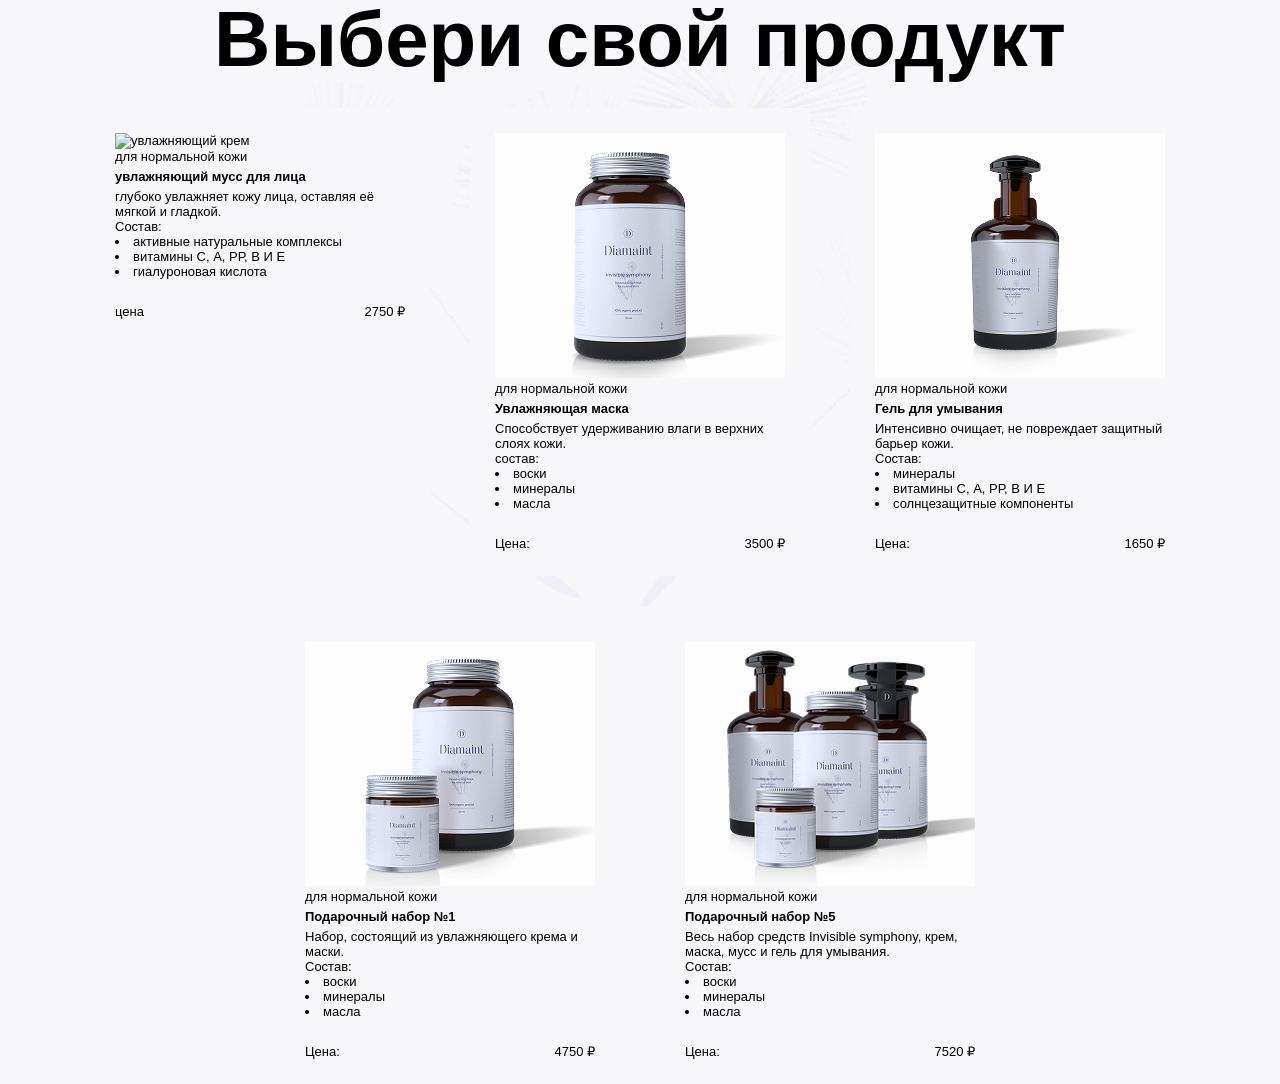
==== index.html @ 798d1d23 "flex" ====
<!doctype html>
<html lang="ru">
  <head>
    <meta charset="UTF-8" />
    <meta name="viewport" content="width=device-width, initial-scale=1.0" />
    <link rel="stylesheet" href="style.css" />
    <title>Products</title>
  </head>
  <body>
    <h1 class="title">Выбери свой продукт</h1>
    <div class="products">
      <div class="product-list">
        <img
          class="product-card"
          src="assets/Moisturizing-sponge.png"
          alt="увлажняющий крем"
          style="width: 290px"
        />
        <div class="product-header">
          <p>для нормальной кожи</p>
          <h4>увлажняющий мусс для лица</h4>
          <p>глубоко увлажняет кожу лица, оставляя её мягкой и гладкой.</p>
        </div>
        <ul class="product-compound">
          Cостав:
          <li>активные натуральные комплексы</li>
          <li>витамины С, А, РР, В И Е</li>
          <li>гиалуроновая кислота</li>
        </ul>
        <div class="product-price">
          <p>цена</p>
          <p>2750 &#x20BD;</p>
        </div>
      </div>

      <div class="product-list">
        <img
          class="product-card"
          src="assets/moisturizing-mask.png"
          alt="увлажняющая маска"
          style="width: 290px"
        />
        <div class="product-header">
          для нормальной кожи
          <h4>Увлажняющая маска</h4>
          <p>Способствует удерживанию влаги в верхних слоях кожи.</p>
        </div>
        <ul class="product-compound">
          cocтaв:
          <li>воски</li>
          <li>минералы</li>
          <li>масла</li>
        </ul>
        <div class="product-price">
          <p>Цена:</p>
          <p>3500 &#x20BD;</p>
        </div>
      </div>

      <div class="product-list">
        <img
          class="product-card"
          src="assets/moisturizing-mousse.png"
          alt="гель"
        />
        <div class="product-header">
          <p>для нормальной кожи</p>
          <h4>Гель для умывания</h4>
          <p>Интенсивно очищает, не повреждает защитный барьер кожи.</p>
        </div>
        <ul class="product-compound">
          Состав:
          <li>минералы</li>
          <li>витамины С, А, РР, В И Е</li>
          <li>солнцезащитные компоненты</li>
        </ul>
        <div class="product-price">
          <p>Цена:</p>
          <p>1650 &#x20BD;</p>
        </div>
      </div>

      <div class="product-list">
        <img
          class="product-card"
          src="assets/gift-set-number-1.png"
          alt="набор1"
        />
        <div class="product-header">
          <p>для нормальной кожи</p>
          <h4>Подарочный набор №1</h4>
          <p>Набор, состоящий из увлажняющего крема и маски.</p>
        </div>
        <ul class="product-compound">
          Cостав:
          <li>воски</li>
          <li>минералы</li>
          <li>масла</li>
        </ul>

        <div class="product-price">
          <p>Цена:</p>
          <p>4750 &#x20BD;</p>
        </div>
      </div>

      <div class="product-list">
        <img
          class="product-card"
          src="assets/gift-set-number-5.png"
          alt="набор5"
        />
        <div class="product-header">
          <p>для нормальной кожи</p>
          <h4>Подарочный набор №5</h4>
          <p>
            Весь набор средств Invisible symphony, крем, маска, мусс и гель для
            умывания.
          </p>
        </div>
        <ul class="product-compound">
          Состав:
          <li>воски</li>
          <li>минералы</li>
          <li>масла</li>
        </ul>
        <div class="product-price">
          <p>Цена:</p>
          <p>7520 &#x20BD;</p>
        </div>
      </div>
    </div>
  </body>
</html>
---- style.css ----
* {
  box-sizing: border-box;
  margin: 0;
  padding: 0;
}
.title {
  font-size: 78px;
  font-weight: 400px;
  line-height: 78px;
  margin: 0px;
  text-align: center;
  margin-bottom: 30px;
}
body {
  font-family: Arial, sans-serif;
  font-size: 13px;
  background-color: #f7f7fa;
  background-image: url("assets/bg\ 1.png");
  background-repeat: no-repeat;
  background-position: top center;
}

.products {
  width: 1110px;
  margin: 0 auto;
  display: flex;
  flex-wrap: wrap;
  list-style-type: none;
  justify-content: center;
  gap: 40px;
}

.product-list {
  height: auto;
  width: 340px;
  padding: 25px;
  background-color: #f7f7fa;
}
.product-compound {
  padding-left: 0px;
  margin-left: 0px;
  list-style-position: inside;
  margin-bottom: 25px;
}
.product-header {
  display: flex;
  flex-direction: column;
  gap: 5px;
}

.product-price {
  display: flex;
  justify-content: space-between;
}
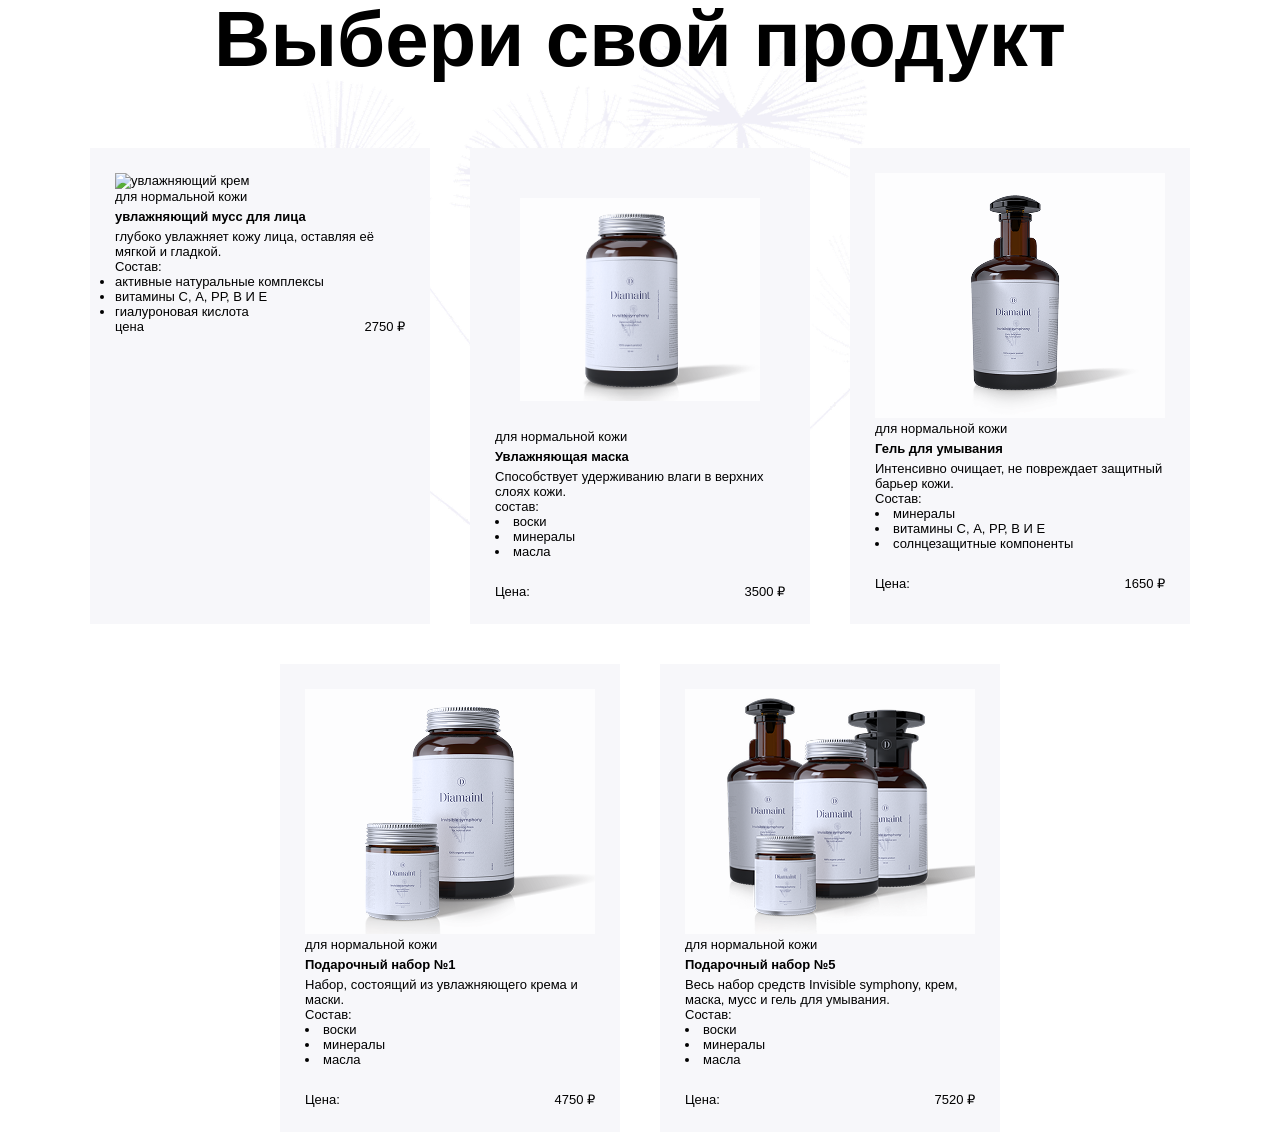
==== commit cbf021b7: "image" ====
--- a/index.html
+++ b/index.html
@@ -7,128 +7,130 @@
     <title>Products</title>
   </head>
   <body>
-    <h1 class="title">Выбери свой продукт</h1>
-    <div class="products">
-      <div class="product-list">
-        <img
-          class="product-card"
-          src="assets/Moisturizing-sponge.png"
-          alt="увлажняющий крем"
-          style="width: 290px"
-        />
-        <div class="product-header">
-          <p>для нормальной кожи</p>
-          <h4>увлажняющий мусс для лица</h4>
-          <p>глубоко увлажняет кожу лица, оставляя её мягкой и гладкой.</p>
+    <main class="main">
+      <div class="container">
+        <h1 class="title">Выбери свой продукт</h1>
+        <div class="product-card">
+          <img
+            class="product-image"
+            src="assets/Moisturizing-sponge.png"
+            alt="увлажняющий крем"
+            style="width: 290px"
+          />
+          <div class="product-header">
+            <p>для нормальной кожи</p>
+            <h4>увлажняющий мусс для лица</h4>
+            <p>глубоко увлажняет кожу лица, оставляя её мягкой и гладкой.</p>
+          </div>
+          <ul class="product-compound_list">
+            Cостав:
+            <li>активные натуральные комплексы</li>
+            <li>витамины С, А, РР, В И Е</li>
+            <li>гиалуроновая кислота</li>
+          </ul>
+          <div class="product-price">
+            <p>цена</p>
+            <p>2750 &#x20BD;</p>
+          </div>
         </div>
-        <ul class="product-compound">
-          Cостав:
-          <li>активные натуральные комплексы</li>
-          <li>витамины С, А, РР, В И Е</li>
-          <li>гиалуроновая кислота</li>
-        </ul>
-        <div class="product-price">
-          <p>цена</p>
-          <p>2750 &#x20BD;</p>
+
+        <div class="product-card">
+          <img
+            class="product-card"
+            src="assets/moisturizing-mask.png"
+            alt="увлажняющая маска"
+            style="width: 290px"
+          />
+          <div class="product-header">
+            для нормальной кожи
+            <h4>Увлажняющая маска</h4>
+            <p>Способствует удерживанию влаги в верхних слоях кожи.</p>
+          </div>
+          <ul class="product-compound">
+            cocтaв:
+            <li>воски</li>
+            <li>минералы</li>
+            <li>масла</li>
+          </ul>
+          <div class="product-price">
+            <p>Цена:</p>
+            <p>3500 &#x20BD;</p>
+          </div>
+        </div>
+
+        <div class="product-card">
+          <img
+            class="product-image"
+            src="assets/moisturizing-mousse.png"
+            alt="гель"
+          />
+          <div class="product-header">
+            <p>для нормальной кожи</p>
+            <h4>Гель для умывания</h4>
+            <p>Интенсивно очищает, не повреждает защитный барьер кожи.</p>
+          </div>
+          <ul class="product-compound">
+            Состав:
+            <li>минералы</li>
+            <li>витамины С, А, РР, В И Е</li>
+            <li>солнцезащитные компоненты</li>
+          </ul>
+          <div class="product-price">
+            <p>Цена:</p>
+            <p>1650 &#x20BD;</p>
+          </div>
+        </div>
+
+        <div class="product-card">
+          <img
+            class="product-image"
+            src="assets/gift-set-number-1.png"
+            alt="набор1"
+          />
+          <div class="product-header">
+            <p>для нормальной кожи</p>
+            <h4>Подарочный набор №1</h4>
+            <p>Набор, состоящий из увлажняющего крема и маски.</p>
+          </div>
+          <ul class="product-compound">
+            Cостав:
+            <li>воски</li>
+            <li>минералы</li>
+            <li>масла</li>
+          </ul>
+
+          <div class="product-price">
+            <p>Цена:</p>
+            <p>4750 &#x20BD;</p>
+          </div>
+        </div>
+
+        <div class="product-card">
+          <img
+            class="product-image"
+            src="assets/gift-set-number-5.png"
+            alt="набор5"
+          />
+          <div class="product-header">
+            <p>для нормальной кожи</p>
+            <h4>Подарочный набор №5</h4>
+            <p>
+              Весь набор средств Invisible symphony, крем, маска, мусс и гель
+              для умывания.
+            </p>
+          </div>
+          <ul class="product-compound">
+            Состав:
+            <li>воски</li>
+            <li>минералы</li>
+            <li>масла</li>
+          </ul>
+          <div class="product-price">
+            <p>Цена:</p>
+            <p>7520 &#x20BD;</p>
+          </div>
         </div>
       </div>
-
-      <div class="product-list">
-        <img
-          class="product-card"
-          src="assets/moisturizing-mask.png"
-          alt="увлажняющая маска"
-          style="width: 290px"
-        />
-        <div class="product-header">
-          для нормальной кожи
-          <h4>Увлажняющая маска</h4>
-          <p>Способствует удерживанию влаги в верхних слоях кожи.</p>
-        </div>
-        <ul class="product-compound">
-          cocтaв:
-          <li>воски</li>
-          <li>минералы</li>
-          <li>масла</li>
-        </ul>
-        <div class="product-price">
-          <p>Цена:</p>
-          <p>3500 &#x20BD;</p>
-        </div>
-      </div>
-
-      <div class="product-list">
-        <img
-          class="product-card"
-          src="assets/moisturizing-mousse.png"
-          alt="гель"
-        />
-        <div class="product-header">
-          <p>для нормальной кожи</p>
-          <h4>Гель для умывания</h4>
-          <p>Интенсивно очищает, не повреждает защитный барьер кожи.</p>
-        </div>
-        <ul class="product-compound">
-          Состав:
-          <li>минералы</li>
-          <li>витамины С, А, РР, В И Е</li>
-          <li>солнцезащитные компоненты</li>
-        </ul>
-        <div class="product-price">
-          <p>Цена:</p>
-          <p>1650 &#x20BD;</p>
-        </div>
-      </div>
-
-      <div class="product-list">
-        <img
-          class="product-card"
-          src="assets/gift-set-number-1.png"
-          alt="набор1"
-        />
-        <div class="product-header">
-          <p>для нормальной кожи</p>
-          <h4>Подарочный набор №1</h4>
-          <p>Набор, состоящий из увлажняющего крема и маски.</p>
-        </div>
-        <ul class="product-compound">
-          Cостав:
-          <li>воски</li>
-          <li>минералы</li>
-          <li>масла</li>
-        </ul>
-
-        <div class="product-price">
-          <p>Цена:</p>
-          <p>4750 &#x20BD;</p>
-        </div>
-      </div>
-
-      <div class="product-list">
-        <img
-          class="product-card"
-          src="assets/gift-set-number-5.png"
-          alt="набор5"
-        />
-        <div class="product-header">
-          <p>для нормальной кожи</p>
-          <h4>Подарочный набор №5</h4>
-          <p>
-            Весь набор средств Invisible symphony, крем, маска, мусс и гель для
-            умывания.
-          </p>
-        </div>
-        <ul class="product-compound">
-          Состав:
-          <li>воски</li>
-          <li>минералы</li>
-          <li>масла</li>
-        </ul>
-        <div class="product-price">
-          <p>Цена:</p>
-          <p>7520 &#x20BD;</p>
-        </div>
-      </div>
-    </div>
+    </main>
   </body>
 </html>
--- a/style.css
+++ b/style.css
@@ -14,13 +14,12 @@
 body {
   font-family: Arial, sans-serif;
   font-size: 13px;
-  background-color: #f7f7fa;
-  background-image: url("assets/bg\ 1.png");
+  background-image: url("assets/bg.png");
   background-repeat: no-repeat;
   background-position: top center;
 }
 
-.products {
+.container {
   width: 1110px;
   margin: 0 auto;
   display: flex;
@@ -30,7 +29,7 @@
   gap: 40px;
 }
 
-.product-list {
+.product-card {
   height: auto;
   width: 340px;
   padding: 25px;
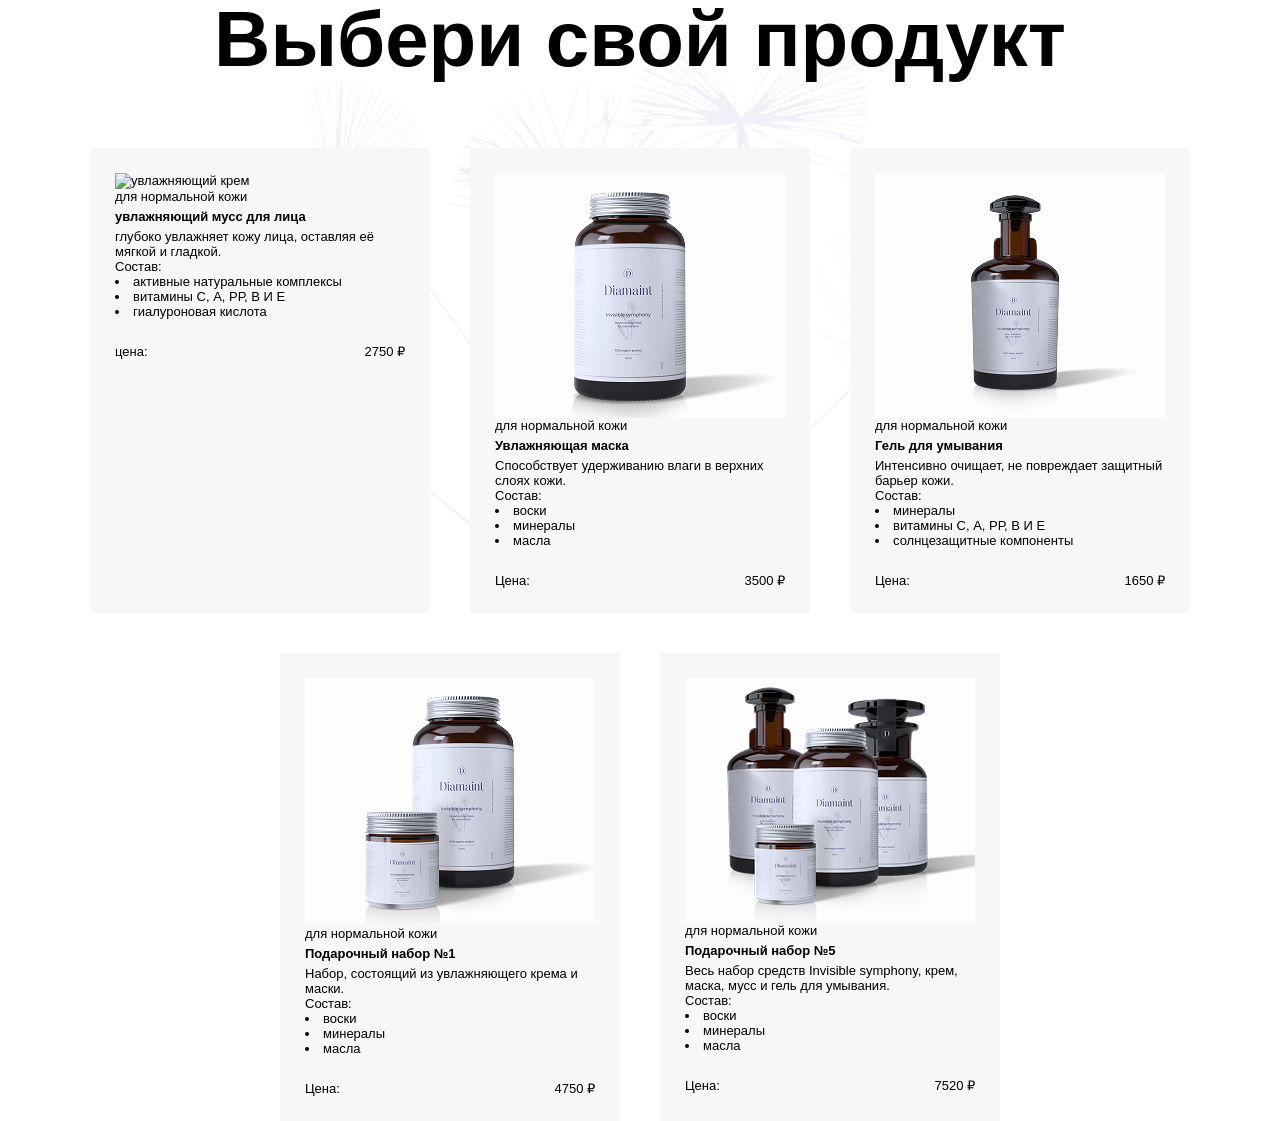
==== commit 23ab0514: "homework 5" ====
--- a/index.html
+++ b/index.html
@@ -10,108 +10,108 @@
     <main class="main">
       <div class="container">
         <h1 class="title">Выбери свой продукт</h1>
-        <div class="product-card">
-          <img
-            class="product-image"
+        <div class="container__card card">
+          <img  
+            class="product__image image"
             src="assets/Moisturizing-sponge.png"
             alt="увлажняющий крем"
             style="width: 290px"
           />
-          <div class="product-header">
+          <div class="product__header header">
             <p>для нормальной кожи</p>
             <h4>увлажняющий мусс для лица</h4>
             <p>глубоко увлажняет кожу лица, оставляя её мягкой и гладкой.</p>
           </div>
-          <ul class="product-compound_list">
+          <ul class="product__compound compound">
             Cостав:
             <li>активные натуральные комплексы</li>
             <li>витамины С, А, РР, В И Е</li>
             <li>гиалуроновая кислота</li>
           </ul>
-          <div class="product-price">
-            <p>цена</p>
+          <div class="product__price price">
+            <p>цена:</p>
             <p>2750 &#x20BD;</p>
           </div>
         </div>
 
-        <div class="product-card">
+        <div class="container__card card">
           <img
-            class="product-card"
+            class="product__image image"
             src="assets/moisturizing-mask.png"
             alt="увлажняющая маска"
             style="width: 290px"
           />
-          <div class="product-header">
+          <div class="product__header header">
             для нормальной кожи
             <h4>Увлажняющая маска</h4>
             <p>Способствует удерживанию влаги в верхних слоях кожи.</p>
           </div>
-          <ul class="product-compound">
-            cocтaв:
+          <ul class="product__compound compound">
+            Состав:
             <li>воски</li>
             <li>минералы</li>
             <li>масла</li>
           </ul>
-          <div class="product-price">
+          <div class="product__price price">
             <p>Цена:</p>
             <p>3500 &#x20BD;</p>
           </div>
         </div>
 
-        <div class="product-card">
+        <div class="container__card card">
           <img
-            class="product-image"
+            class="product__image image"
             src="assets/moisturizing-mousse.png"
             alt="гель"
           />
-          <div class="product-header">
+          <div class="product__header header">
             <p>для нормальной кожи</p>
             <h4>Гель для умывания</h4>
             <p>Интенсивно очищает, не повреждает защитный барьер кожи.</p>
           </div>
-          <ul class="product-compound">
+          <ul class="product__compound compound">
             Состав:
             <li>минералы</li>
             <li>витамины С, А, РР, В И Е</li>
             <li>солнцезащитные компоненты</li>
           </ul>
-          <div class="product-price">
+          <div class="product__price price">
             <p>Цена:</p>
             <p>1650 &#x20BD;</p>
           </div>
         </div>
 
-        <div class="product-card">
+        <div class="container__card card">
           <img
             class="product-image"
             src="assets/gift-set-number-1.png"
             alt="набор1"
           />
-          <div class="product-header">
+          <div class="product__header header">
             <p>для нормальной кожи</p>
             <h4>Подарочный набор №1</h4>
             <p>Набор, состоящий из увлажняющего крема и маски.</p>
           </div>
-          <ul class="product-compound">
-            Cостав:
+          <ul class="product__compound compound">
+            Состав:
             <li>воски</li>
             <li>минералы</li>
             <li>масла</li>
           </ul>
 
-          <div class="product-price">
+          <div class="product__price price">
             <p>Цена:</p>
             <p>4750 &#x20BD;</p>
           </div>
         </div>
 
-        <div class="product-card">
+        <div class="container__card card">
           <img
-            class="product-image"
+            class="product__image image"
             src="assets/gift-set-number-5.png"
             alt="набор5"
           />
-          <div class="product-header">
+          <div class="product__header header">
             <p>для нормальной кожи</p>
             <h4>Подарочный набор №5</h4>
             <p>
@@ -119,13 +119,13 @@
               для умывания.
             </p>
           </div>
-          <ul class="product-compound">
+          <ul class="product__compound compound">
             Состав:
             <li>воски</li>
             <li>минералы</li>
             <li>масла</li>
           </ul>
-          <div class="product-price">
+          <div class="product__price price">
             <p>Цена:</p>
             <p>7520 &#x20BD;</p>
           </div>
@@ -133,4 +133,4 @@
       </div>
     </main>
   </body>
-</html>
+</html>
--- a/style.css
+++ b/style.css
@@ -7,7 +7,7 @@
   font-size: 78px;
   font-weight: 400px;
   line-height: 78px;
-  margin: 0px;
+  margin: 0px;  
   text-align: center;
   margin-bottom: 30px;
 }
@@ -19,6 +19,18 @@
   background-position: top center;
 }
 
+.card {
+  height: auto;
+  padding: 25px;
+  background-color: #f7f7fa;
+}
+
+.product__image{
+  display: block;
+}
+.container__card {
+width: 340px;
+}
 .container {
   width: 1110px;
   margin: 0 auto;
@@ -29,25 +41,31 @@
   gap: 40px;
 }
 
-.product-card {
-  height: auto;
-  width: 340px;
-  padding: 25px;
-  background-color: #f7f7fa;
-}
-.product-compound {
+
+
+.product__compound {
   padding-left: 0px;
   margin-left: 0px;
-  list-style-position: inside;
   margin-bottom: 25px;
 }
-.product-header {
+.compound {
+  list-style-position: inside;
+
+}
+
+.product__header
+{background-color: #f7f7fa;}
+
+.header {
   display: flex;
   flex-direction: column;
   gap: 5px;
 }
 
-.product-price {
+.product__price {
   display: flex;
+
+}
+.price {
   justify-content: space-between;
-}
+}
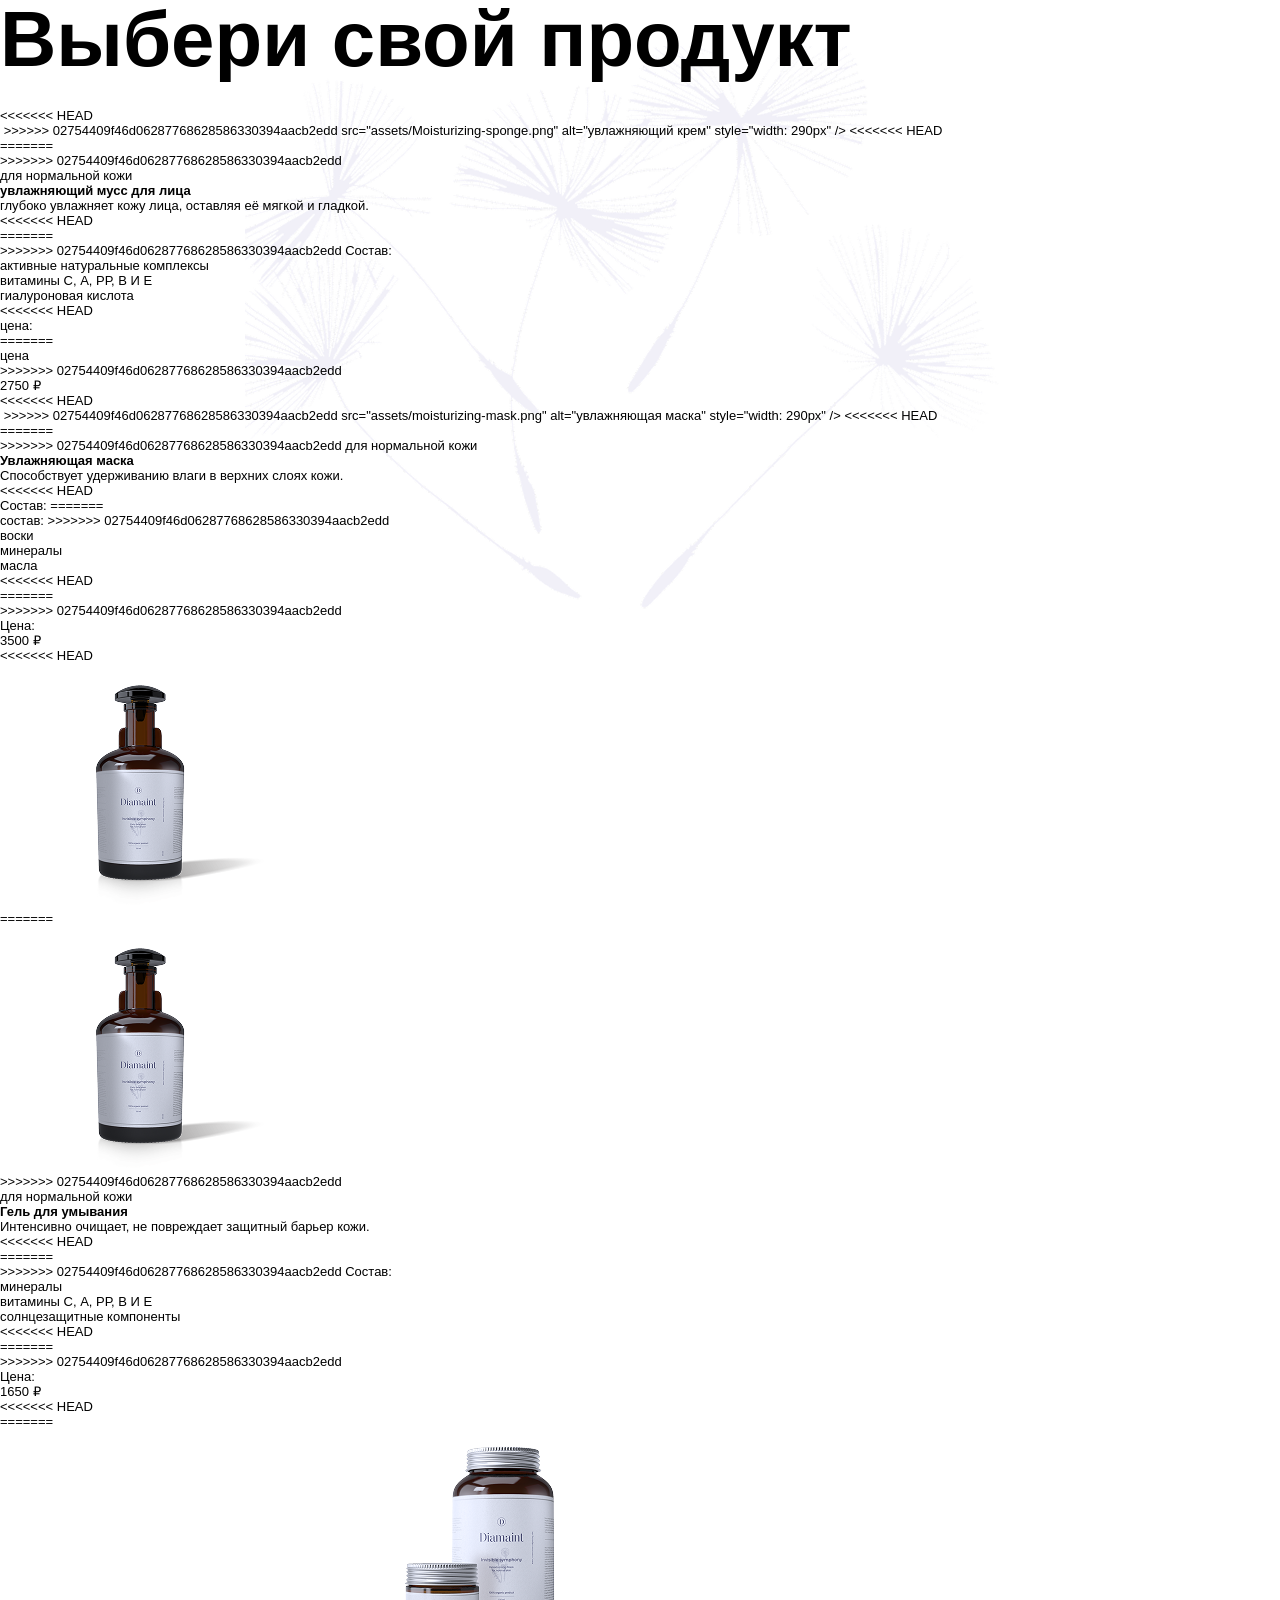
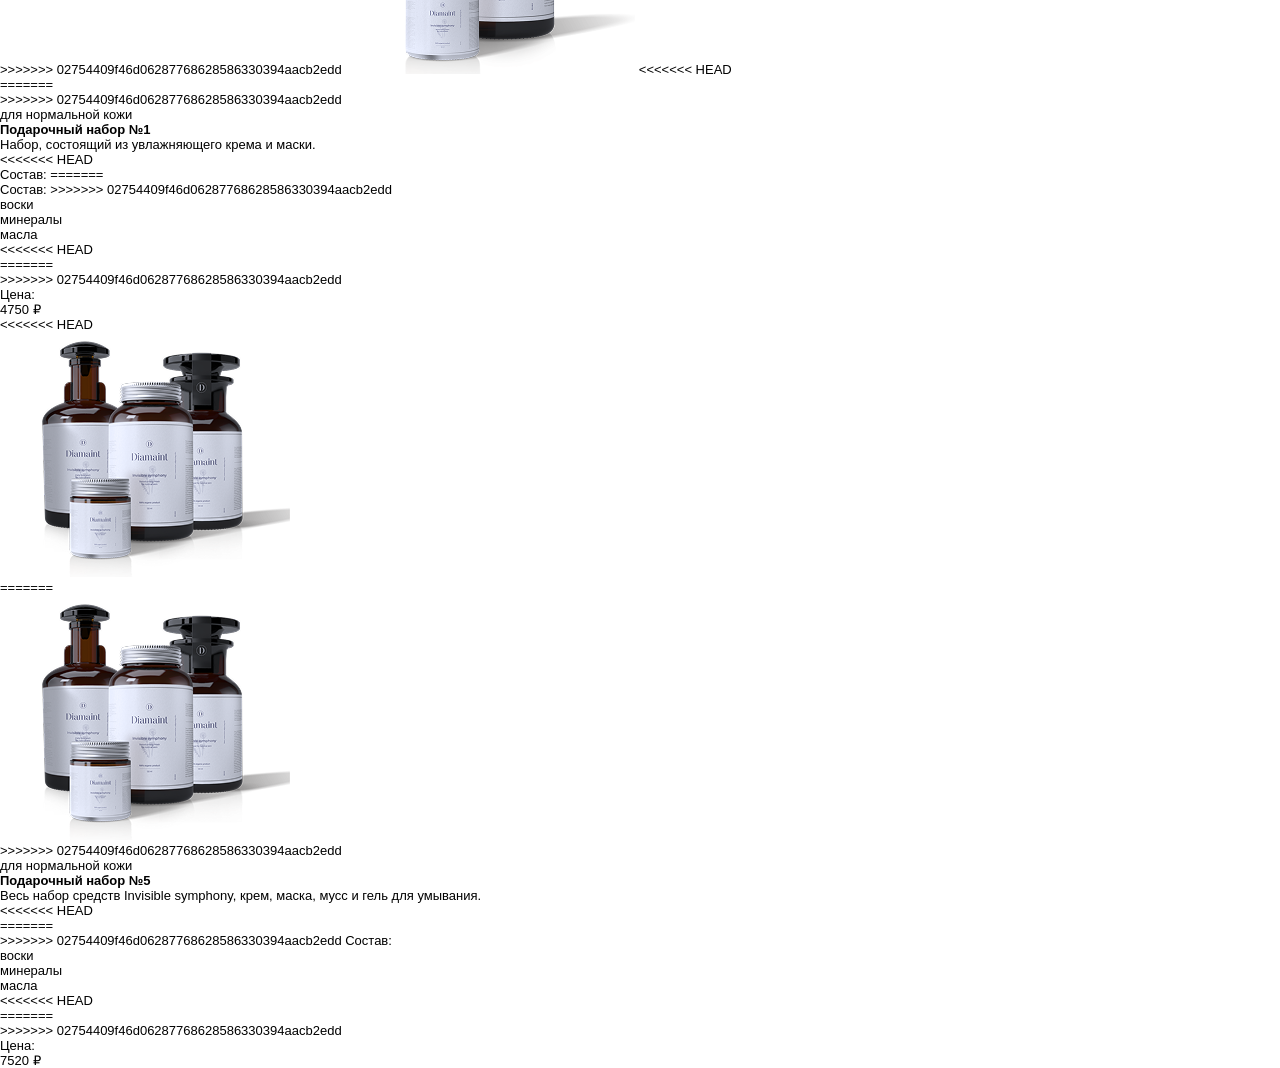
==== commit e604dbaf: "Merge branch 'main' of https://github.com/Yunusik/product-card" ====
--- a/index.html
+++ b/index.html
@@ -10,54 +10,93 @@
     <main class="main">
       <div class="container">
         <h1 class="title">Выбери свой продукт</h1>
+<<<<<<< HEAD
         <div class="container__card card">
           <img  
             class="product__image image"
+=======
+        <div class="product-card">
+          <img
+            class="product-image"
+>>>>>>> 02754409f46d06287768628586330394aacb2edd
             src="assets/Moisturizing-sponge.png"
             alt="увлажняющий крем"
             style="width: 290px"
           />
-          <div class="product__header header">
+<<<<<<< HEAD
+          <div class="product__header header">
+=======
+          <div class="product-header">
+>>>>>>> 02754409f46d06287768628586330394aacb2edd
             <p>для нормальной кожи</p>
             <h4>увлажняющий мусс для лица</h4>
             <p>глубоко увлажняет кожу лица, оставляя её мягкой и гладкой.</p>
           </div>
-          <ul class="product__compound compound">
+<<<<<<< HEAD
+          <ul class="product__compound compound">
+=======
+          <ul class="product-compound_list">
+>>>>>>> 02754409f46d06287768628586330394aacb2edd
             Cостав:
             <li>активные натуральные комплексы</li>
             <li>витамины С, А, РР, В И Е</li>
             <li>гиалуроновая кислота</li>
           </ul>
+<<<<<<< HEAD
           <div class="product__price price">
             <p>цена:</p>
+=======
+          <div class="product-price">
+            <p>цена</p>
+>>>>>>> 02754409f46d06287768628586330394aacb2edd
             <p>2750 &#x20BD;</p>
           </div>
         </div>
 
-        <div class="container__card card">
-          <img
-            class="product__image image"
+<<<<<<< HEAD
+        <div class="container__card card">
+          <img
+            class="product__image image"
+=======
+        <div class="product-card">
+          <img
+            class="product-card"
+>>>>>>> 02754409f46d06287768628586330394aacb2edd
             src="assets/moisturizing-mask.png"
             alt="увлажняющая маска"
             style="width: 290px"
           />
-          <div class="product__header header">
+<<<<<<< HEAD
+          <div class="product__header header">
+=======
+          <div class="product-header">
+>>>>>>> 02754409f46d06287768628586330394aacb2edd
             для нормальной кожи
             <h4>Увлажняющая маска</h4>
             <p>Способствует удерживанию влаги в верхних слоях кожи.</p>
           </div>
-          <ul class="product__compound compound">
-            Состав:
+<<<<<<< HEAD
+          <ul class="product__compound compound">
+            Состав:
+=======
+          <ul class="product-compound">
+            cocтaв:
+>>>>>>> 02754409f46d06287768628586330394aacb2edd
             <li>воски</li>
             <li>минералы</li>
             <li>масла</li>
           </ul>
-          <div class="product__price price">
+<<<<<<< HEAD
+          <div class="product__price price">
+=======
+          <div class="product-price">
+>>>>>>> 02754409f46d06287768628586330394aacb2edd
             <p>Цена:</p>
             <p>3500 &#x20BD;</p>
           </div>
         </div>
 
+<<<<<<< HEAD
         <div class="container__card card">
           <img
             class="product__image image"
@@ -65,46 +104,81 @@
             alt="гель"
           />
           <div class="product__header header">
+=======
+        <div class="product-card">
+          <img
+            class="product-image"
+            src="assets/moisturizing-mousse.png"
+            alt="гель"
+          />
+          <div class="product-header">
+>>>>>>> 02754409f46d06287768628586330394aacb2edd
             <p>для нормальной кожи</p>
             <h4>Гель для умывания</h4>
             <p>Интенсивно очищает, не повреждает защитный барьер кожи.</p>
           </div>
-          <ul class="product__compound compound">
+<<<<<<< HEAD
+          <ul class="product__compound compound">
+=======
+          <ul class="product-compound">
+>>>>>>> 02754409f46d06287768628586330394aacb2edd
             Состав:
             <li>минералы</li>
             <li>витамины С, А, РР, В И Е</li>
             <li>солнцезащитные компоненты</li>
           </ul>
-          <div class="product__price price">
+<<<<<<< HEAD
+          <div class="product__price price">
+=======
+          <div class="product-price">
+>>>>>>> 02754409f46d06287768628586330394aacb2edd
             <p>Цена:</p>
             <p>1650 &#x20BD;</p>
           </div>
         </div>
 
-        <div class="container__card card">
+<<<<<<< HEAD
+        <div class="container__card card">
+=======
+        <div class="product-card">
+>>>>>>> 02754409f46d06287768628586330394aacb2edd
           <img
             class="product-image"
             src="assets/gift-set-number-1.png"
             alt="набор1"
           />
-          <div class="product__header header">
+<<<<<<< HEAD
+          <div class="product__header header">
+=======
+          <div class="product-header">
+>>>>>>> 02754409f46d06287768628586330394aacb2edd
             <p>для нормальной кожи</p>
             <h4>Подарочный набор №1</h4>
             <p>Набор, состоящий из увлажняющего крема и маски.</p>
           </div>
-          <ul class="product__compound compound">
-            Состав:
+<<<<<<< HEAD
+          <ul class="product__compound compound">
+            Состав:
+=======
+          <ul class="product-compound">
+            Cостав:
+>>>>>>> 02754409f46d06287768628586330394aacb2edd
             <li>воски</li>
             <li>минералы</li>
             <li>масла</li>
           </ul>
 
-          <div class="product__price price">
+<<<<<<< HEAD
+          <div class="product__price price">
+=======
+          <div class="product-price">
+>>>>>>> 02754409f46d06287768628586330394aacb2edd
             <p>Цена:</p>
             <p>4750 &#x20BD;</p>
           </div>
         </div>
 
+<<<<<<< HEAD
         <div class="container__card card">
           <img
             class="product__image image"
@@ -112,6 +186,15 @@
             alt="набор5"
           />
           <div class="product__header header">
+=======
+        <div class="product-card">
+          <img
+            class="product-image"
+            src="assets/gift-set-number-5.png"
+            alt="набор5"
+          />
+          <div class="product-header">
+>>>>>>> 02754409f46d06287768628586330394aacb2edd
             <p>для нормальной кожи</p>
             <h4>Подарочный набор №5</h4>
             <p>
@@ -119,13 +202,21 @@
               для умывания.
             </p>
           </div>
-          <ul class="product__compound compound">
+<<<<<<< HEAD
+          <ul class="product__compound compound">
+=======
+          <ul class="product-compound">
+>>>>>>> 02754409f46d06287768628586330394aacb2edd
             Состав:
             <li>воски</li>
             <li>минералы</li>
             <li>масла</li>
           </ul>
-          <div class="product__price price">
+<<<<<<< HEAD
+          <div class="product__price price">
+=======
+          <div class="product-price">
+>>>>>>> 02754409f46d06287768628586330394aacb2edd
             <p>Цена:</p>
             <p>7520 &#x20BD;</p>
           </div>
--- a/style.css
+++ b/style.css
@@ -7,7 +7,11 @@
   font-size: 78px;
   font-weight: 400px;
   line-height: 78px;
+<<<<<<< HEAD
   margin: 0px;  
+=======
+  margin: 0px;
+>>>>>>> 02754409f46d06287768628586330394aacb2edd
   text-align: center;
   margin-bottom: 30px;
 }
@@ -19,7 +23,21 @@
   background-position: top center;
 }
 
+<<<<<<< HEAD
 .card {
+=======
+.container {
+  width: 1110px;
+  margin: 0 auto;
+  display: flex;
+  flex-wrap: wrap;
+  list-style-type: none;
+  justify-content: center;
+  gap: 40px;
+}
+
+.product-card {
+>>>>>>> 02754409f46d06287768628586330394aacb2edd
   height: auto;
   padding: 25px;
   background-color: #f7f7fa;
@@ -48,6 +66,7 @@
   margin-left: 0px;
   margin-bottom: 25px;
 }
+<<<<<<< HEAD
 .compound {
   list-style-position: inside;
 
@@ -57,6 +76,9 @@
 {background-color: #f7f7fa;}
 
 .header {
+=======
+.product-header {
+>>>>>>> 02754409f46d06287768628586330394aacb2edd
   display: flex;
   flex-direction: column;
   gap: 5px;
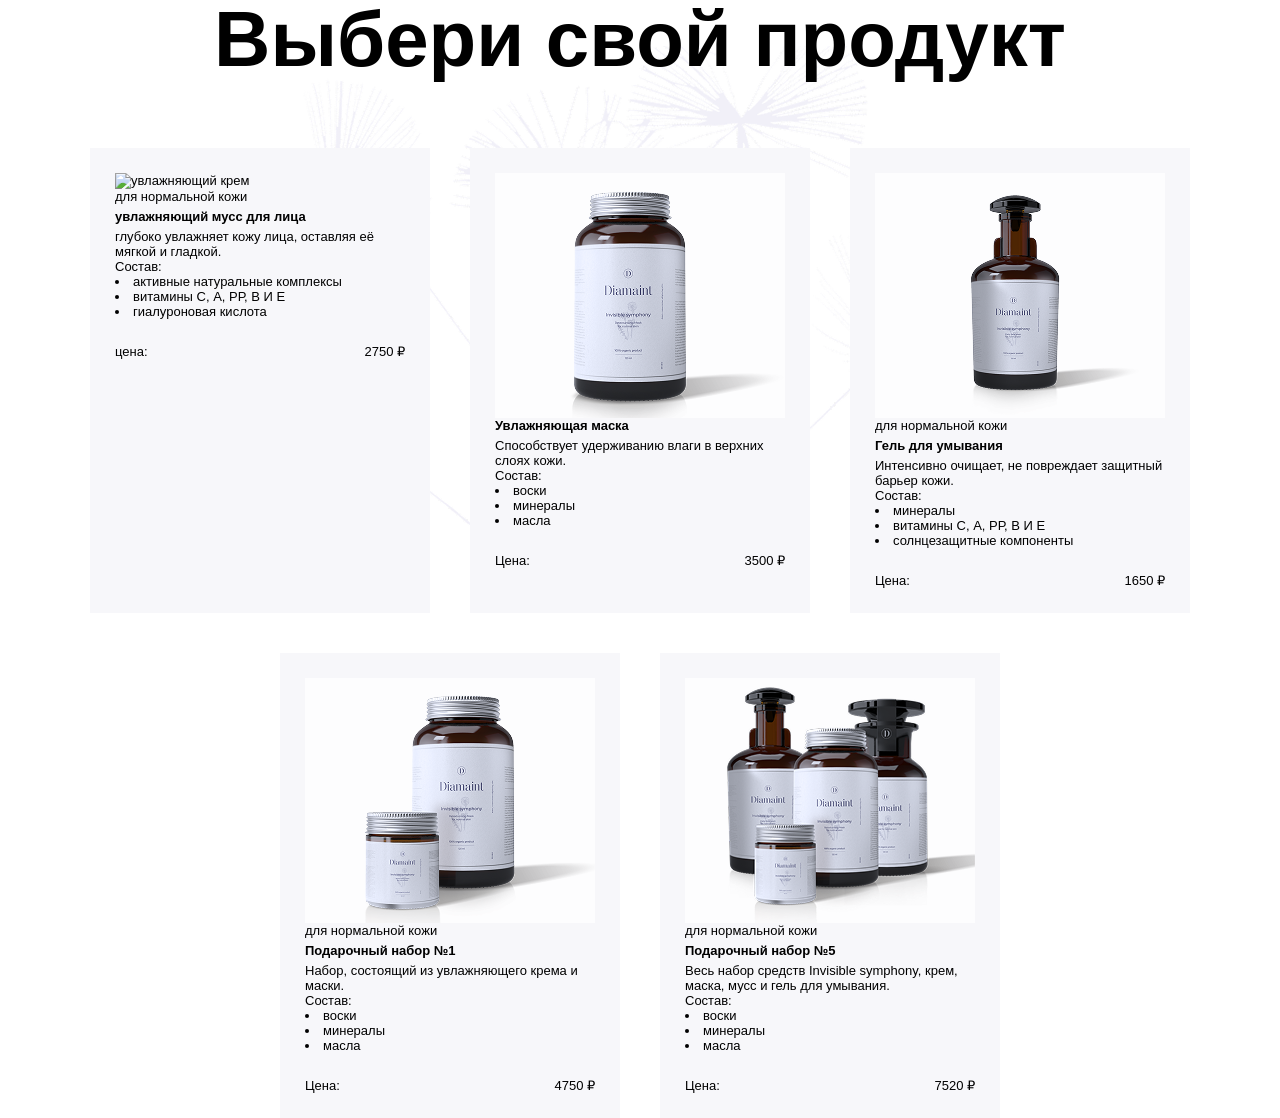
==== commit 2a4925c0: "homewor 5" ====
--- a/index.html
+++ b/index.html
@@ -10,93 +10,55 @@
     <main class="main">
       <div class="container">
         <h1 class="title">Выбери свой продукт</h1>
-<<<<<<< HEAD
         <div class="container__card card">
           <img  
             class="product__image image"
-=======
-        <div class="product-card">
-          <img
             class="product-image"
->>>>>>> 02754409f46d06287768628586330394aacb2edd
             src="assets/Moisturizing-sponge.png"
             alt="увлажняющий крем"
             style="width: 290px"
           />
-<<<<<<< HEAD
           <div class="product__header header">
-=======
-          <div class="product-header">
->>>>>>> 02754409f46d06287768628586330394aacb2edd
             <p>для нормальной кожи</p>
             <h4>увлажняющий мусс для лица</h4>
             <p>глубоко увлажняет кожу лица, оставляя её мягкой и гладкой.</p>
           </div>
-<<<<<<< HEAD
           <ul class="product__compound compound">
-=======
-          <ul class="product-compound_list">
->>>>>>> 02754409f46d06287768628586330394aacb2edd
             Cостав:
             <li>активные натуральные комплексы</li>
             <li>витамины С, А, РР, В И Е</li>
             <li>гиалуроновая кислота</li>
           </ul>
-<<<<<<< HEAD
           <div class="product__price price">
             <p>цена:</p>
-=======
-          <div class="product-price">
-            <p>цена</p>
->>>>>>> 02754409f46d06287768628586330394aacb2edd
             <p>2750 &#x20BD;</p>
           </div>
         </div>
-
-<<<<<<< HEAD
+        
         <div class="container__card card">
           <img
             class="product__image image"
-=======
-        <div class="product-card">
-          <img
-            class="product-card"
->>>>>>> 02754409f46d06287768628586330394aacb2edd
             src="assets/moisturizing-mask.png"
             alt="увлажняющая маска"
             style="width: 290px"
           />
-<<<<<<< HEAD
           <div class="product__header header">
-=======
-          <div class="product-header">
->>>>>>> 02754409f46d06287768628586330394aacb2edd
-            для нормальной кожи
             <h4>Увлажняющая маска</h4>
             <p>Способствует удерживанию влаги в верхних слоях кожи.</p>
           </div>
-<<<<<<< HEAD
           <ul class="product__compound compound">
             Состав:
-=======
-          <ul class="product-compound">
-            cocтaв:
->>>>>>> 02754409f46d06287768628586330394aacb2edd
             <li>воски</li>
             <li>минералы</li>
             <li>масла</li>
           </ul>
-<<<<<<< HEAD
+
           <div class="product__price price">
-=======
-          <div class="product-price">
->>>>>>> 02754409f46d06287768628586330394aacb2edd
             <p>Цена:</p>
             <p>3500 &#x20BD;</p>
           </div>
         </div>
 
-<<<<<<< HEAD
         <div class="container__card card">
           <img
             class="product__image image"
@@ -104,81 +66,47 @@
             alt="гель"
           />
           <div class="product__header header">
-=======
-        <div class="product-card">
-          <img
-            class="product-image"
-            src="assets/moisturizing-mousse.png"
-            alt="гель"
-          />
-          <div class="product-header">
->>>>>>> 02754409f46d06287768628586330394aacb2edd
             <p>для нормальной кожи</p>
             <h4>Гель для умывания</h4>
             <p>Интенсивно очищает, не повреждает защитный барьер кожи.</p>
           </div>
-<<<<<<< HEAD
+
           <ul class="product__compound compound">
-=======
-          <ul class="product-compound">
->>>>>>> 02754409f46d06287768628586330394aacb2edd
             Состав:
             <li>минералы</li>
             <li>витамины С, А, РР, В И Е</li>
             <li>солнцезащитные компоненты</li>
           </ul>
-<<<<<<< HEAD
+
           <div class="product__price price">
-=======
-          <div class="product-price">
->>>>>>> 02754409f46d06287768628586330394aacb2edd
             <p>Цена:</p>
             <p>1650 &#x20BD;</p>
           </div>
         </div>
 
-<<<<<<< HEAD
         <div class="container__card card">
-=======
-        <div class="product-card">
->>>>>>> 02754409f46d06287768628586330394aacb2edd
           <img
-            class="product-image"
+            class="product__image image"
             src="assets/gift-set-number-1.png"
             alt="набор1"
           />
-<<<<<<< HEAD
           <div class="product__header header">
-=======
-          <div class="product-header">
->>>>>>> 02754409f46d06287768628586330394aacb2edd
             <p>для нормальной кожи</p>
             <h4>Подарочный набор №1</h4>
             <p>Набор, состоящий из увлажняющего крема и маски.</p>
           </div>
-<<<<<<< HEAD
           <ul class="product__compound compound">
-            Состав:
-=======
-          <ul class="product-compound">
             Cостав:
->>>>>>> 02754409f46d06287768628586330394aacb2edd
             <li>воски</li>
             <li>минералы</li>
             <li>масла</li>
           </ul>
-
-<<<<<<< HEAD
           <div class="product__price price">
-=======
-          <div class="product-price">
->>>>>>> 02754409f46d06287768628586330394aacb2edd
             <p>Цена:</p>
             <p>4750 &#x20BD;</p>
           </div>
         </div>
 
-<<<<<<< HEAD
         <div class="container__card card">
           <img
             class="product__image image"
@@ -186,15 +114,6 @@
             alt="набор5"
           />
           <div class="product__header header">
-=======
-        <div class="product-card">
-          <img
-            class="product-image"
-            src="assets/gift-set-number-5.png"
-            alt="набор5"
-          />
-          <div class="product-header">
->>>>>>> 02754409f46d06287768628586330394aacb2edd
             <p>для нормальной кожи</p>
             <h4>Подарочный набор №5</h4>
             <p>
@@ -202,21 +121,13 @@
               для умывания.
             </p>
           </div>
-<<<<<<< HEAD
           <ul class="product__compound compound">
-=======
-          <ul class="product-compound">
->>>>>>> 02754409f46d06287768628586330394aacb2edd
             Состав:
             <li>воски</li>
             <li>минералы</li>
             <li>масла</li>
           </ul>
-<<<<<<< HEAD
           <div class="product__price price">
-=======
-          <div class="product-price">
->>>>>>> 02754409f46d06287768628586330394aacb2edd
             <p>Цена:</p>
             <p>7520 &#x20BD;</p>
           </div>
--- a/style.css
+++ b/style.css
@@ -7,11 +7,7 @@
   font-size: 78px;
   font-weight: 400px;
   line-height: 78px;
-<<<<<<< HEAD
   margin: 0px;  
-=======
-  margin: 0px;
->>>>>>> 02754409f46d06287768628586330394aacb2edd
   text-align: center;
   margin-bottom: 30px;
 }
@@ -23,9 +19,11 @@
   background-position: top center;
 }
 
-<<<<<<< HEAD
-.card {
-=======
+
+.card {  height: auto;
+  padding: 25px;
+  background-color: #f7f7fa;}
+
 .container {
   width: 1110px;
   margin: 0 auto;
@@ -36,12 +34,6 @@
   gap: 40px;
 }
 
-.product-card {
->>>>>>> 02754409f46d06287768628586330394aacb2edd
-  height: auto;
-  padding: 25px;
-  background-color: #f7f7fa;
-}
 
 .product__image{
   display: block;
@@ -66,7 +58,7 @@
   margin-left: 0px;
   margin-bottom: 25px;
 }
-<<<<<<< HEAD
+
 .compound {
   list-style-position: inside;
 
@@ -76,9 +68,6 @@
 {background-color: #f7f7fa;}
 
 .header {
-=======
-.product-header {
->>>>>>> 02754409f46d06287768628586330394aacb2edd
   display: flex;
   flex-direction: column;
   gap: 5px;
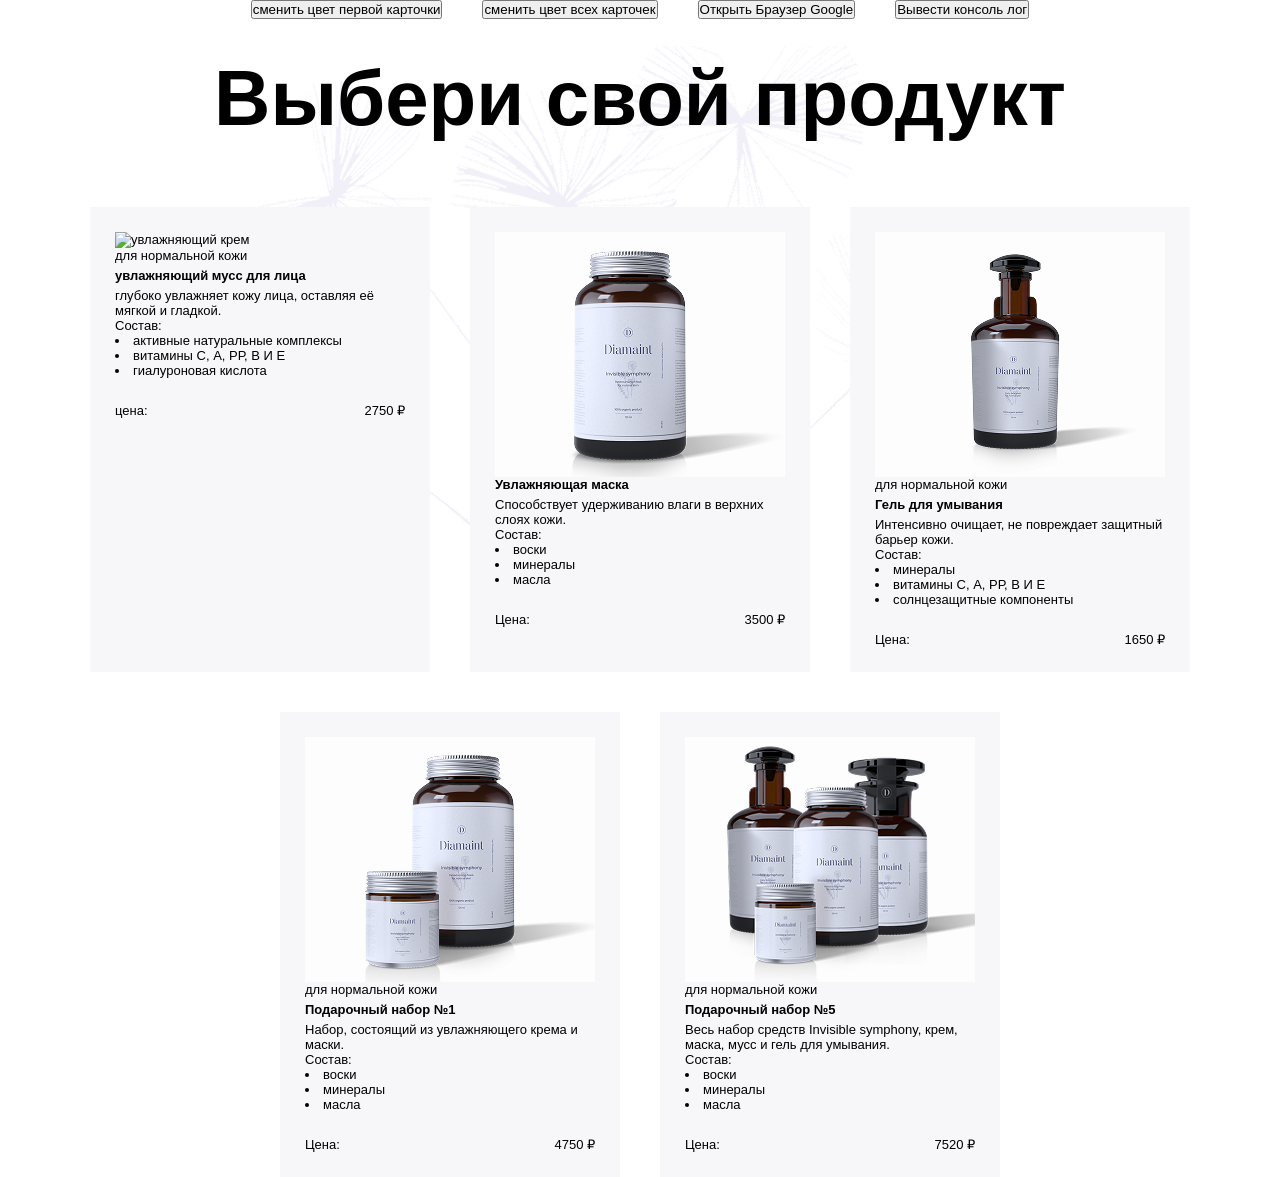
==== commit d02527bb: "addition js" ====
--- a/index.html
+++ b/index.html
@@ -9,11 +9,15 @@
   <body>
     <main class="main">
       <div class="container">
-        <h1 class="title">Выбери свой продукт</h1>
+          <button id="change-color-first-card">сменить цвет первой карточки</button>
+          <button id="change-color-all-card">сменить цвет всех карточек</button>
+          <button id="open-google">Открыть Браузер Google</button>
+          <button id="outpot-console-log">Вывести консоль лог</button>
+
+         <h1 class="title">Выбери свой продукт</h1>
         <div class="container__card card">
           <img  
             class="product__image image"
-            class="product-image"
             src="assets/Moisturizing-sponge.png"
             alt="увлажняющий крем"
             style="width: 290px"
@@ -34,7 +38,7 @@
             <p>2750 &#x20BD;</p>
           </div>
         </div>
-        
+
         <div class="container__card card">
           <img
             class="product__image image"
@@ -134,5 +138,6 @@
         </div>
       </div>
     </main>
+    <script src="main.js"></script>
   </body>
 </html>
